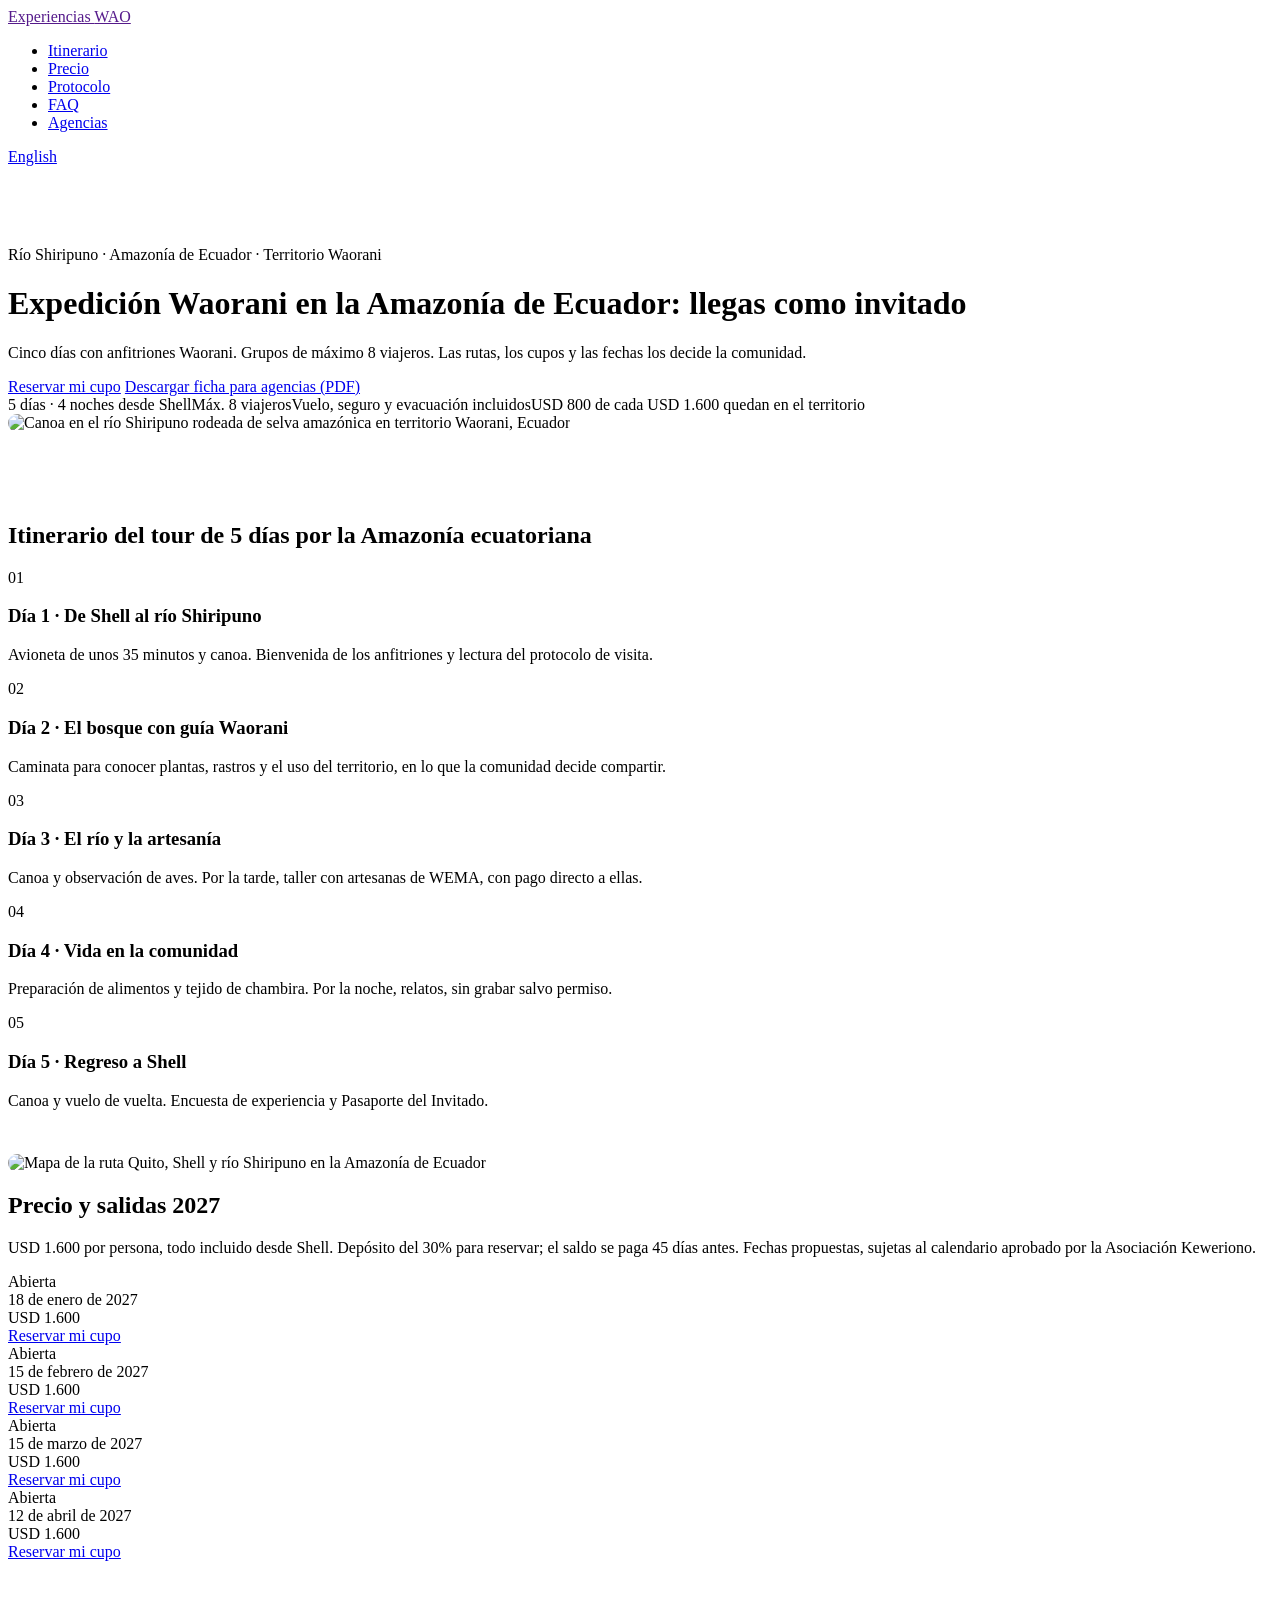
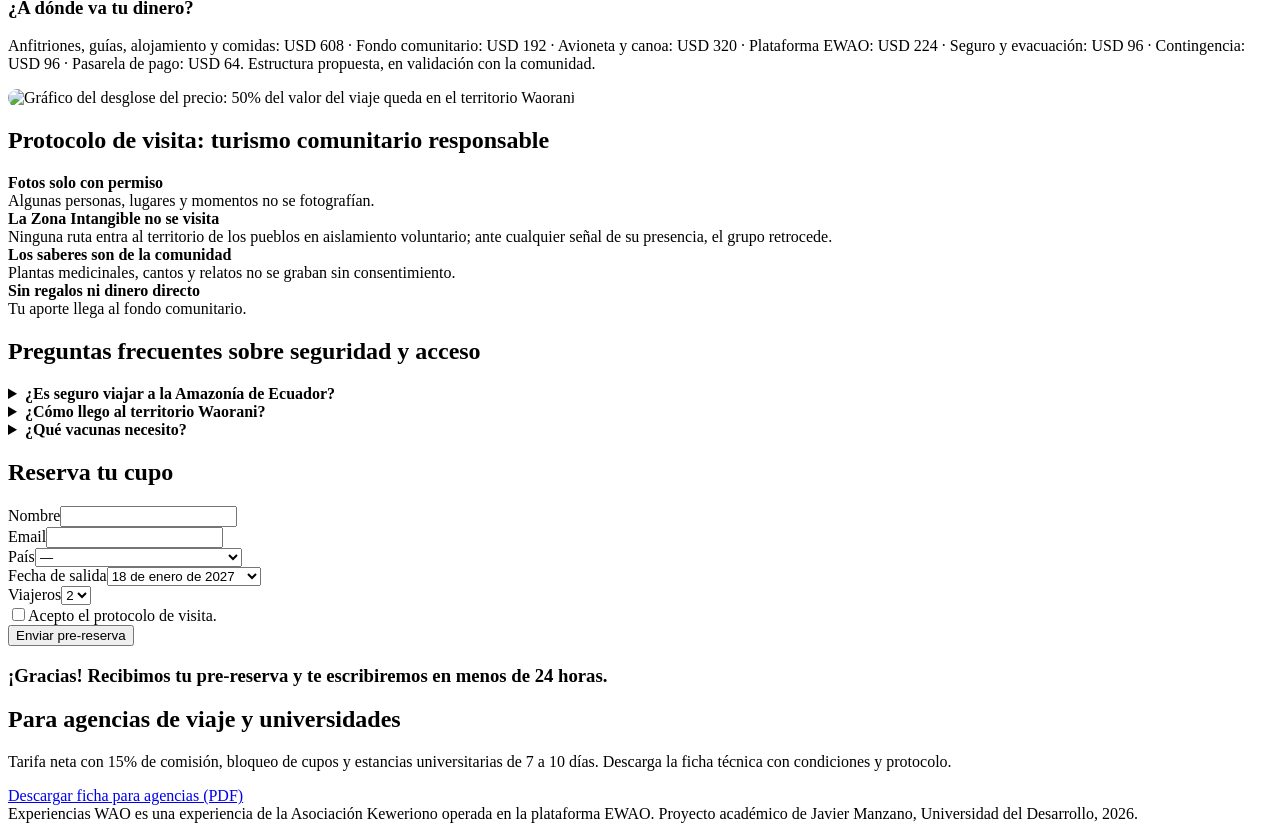
==== index.html @ f9119527 "Add files via upload" ====
<!doctype html>
<html lang="es">
<head>
<!-- Google Tag Manager -->
<script>(function(w,d,s,l,i){w[l]=w[l]||[];w[l].push({'gtm.start':
new Date().getTime(),event:'gtm.js'});var f=d.getElementsByTagName(s)[0],
j=d.createElement(s),dl=l!='dataLayer'?'&l='+l:'';j.async=true;j.src=
'https://www.googletagmanager.com/gtm.js?id='+i+dl;f.parentNode.insertBefore(j,f);
})(window,document,'script','dataLayer','GTM-XXXXXXX');</script>
<!-- End Google Tag Manager -->
<meta charset="utf-8">
<meta name="viewport" content="width=device-width,initial-scale=1">
<title>Expedición Waorani en la Amazonía de Ecuador | WAO</title>
<meta name="description" content="Viaje de 5 días con anfitriones Waorani en el río Shiripuno, Amazonía de Ecuador. Grupos de máximo 8, vuelo desde Shell incluido y precio transparente.">
<link rel="canonical" href="https://jmanzano-debug.github.io/experiencias-wao/">
<link rel="alternate" hreflang="es" href="https://jmanzano-debug.github.io/experiencias-wao/">
<link rel="alternate" hreflang="en" href="https://jmanzano-debug.github.io/experiencias-wao/en/">
<link rel="alternate" hreflang="x-default" href="https://jmanzano-debug.github.io/experiencias-wao/">
<meta property="og:type" content="website">
<meta property="og:title" content="Expedición Waorani en la Amazonía de Ecuador | WAO">
<meta property="og:description" content="Viaje de 5 días con anfitriones Waorani en el río Shiripuno, Amazonía de Ecuador. Grupos de máximo 8, vuelo desde Shell incluido y precio transparente.">
<meta property="og:url" content="https://jmanzano-debug.github.io/experiencias-wao/">
<meta property="og:image" content="https://jmanzano-debug.github.io/experiencias-wao/images/rio-shiripuno.png">
<meta property="og:locale" content="es_ES">
<meta name="robots" content="index,follow">
<link rel="preconnect" href="https://fonts.googleapis.com"><link rel="preconnect" href="https://fonts.gstatic.com" crossorigin>
<link href="https://fonts.googleapis.com/css2?family=Inter:wght@400;600;700;800&family=Source+Serif+4:wght@500;600;700&display=swap" rel="stylesheet">
<link rel="stylesheet" href="assets/style.css">
<script type="application/ld+json">{"@context": "https://schema.org", "@type": "TouristTrip", "name": "Expedición WAO 5 días en el río Shiripuno", "description": "Viaje de 5 días con anfitriones Waorani en el río Shiripuno, Amazonía de Ecuador. Grupos de máximo 8, vuelo desde Shell incluido y precio transparente.", "inLanguage": "es", "touristType": ["Cultural tourism", "Community-based tourism"], "provider": {"@type": "Organization", "name": "EWAO", "url": "https://ewaoproject.com/"}, "offers": {"@type": "Offer", "price": "1600", "priceCurrency": "USD", "availability": "https://schema.org/LimitedAvailability", "url": "https://jmanzano-debug.github.io/experiencias-wao/#reserva"}, "itinerary": {"@type": "ItemList", "itemListElement": [{"@type": "ListItem", "position": 1, "name": "Día 1 · De Shell al río Shiripuno"}, {"@type": "ListItem", "position": 2, "name": "Día 2 · El bosque con guía Waorani"}, {"@type": "ListItem", "position": 3, "name": "Día 3 · El río y la artesanía"}, {"@type": "ListItem", "position": 4, "name": "Día 4 · Vida en la comunidad"}, {"@type": "ListItem", "position": 5, "name": "Día 5 · Regreso a Shell"}]}}</script>
<script type="application/ld+json">{"@context": "https://schema.org", "@type": "FAQPage", "mainEntity": [{"@type": "Question", "name": "¿Es seguro viajar a la Amazonía de Ecuador?", "acceptedAnswer": {"@type": "Answer", "text": "EE.UU. mantiene a Ecuador en Nivel 2 (aviso del 18 de agosto de 2026); Pastaza y Orellana no están en los niveles 3 ni 4. Revisamos el aviso antes de cada salida y reprogramamos sin costo si cambia."}}, {"@type": "Question", "name": "¿Cómo llego al territorio Waorani?", "acceptedAnswer": {"@type": "Answer", "text": "Quito → Shell por carretera (unas 5 horas) → avioneta al río Shiripuno (unos 35 minutos, incluida) → canoa hasta la comunidad."}}, {"@type": "Question", "name": "¿Qué vacunas necesito?", "acceptedAnswer": {"@type": "Answer", "text": "Consulta a un médico de viajes. Para la Amazonía de Ecuador se recomienda la vacuna contra la fiebre amarilla."}}]}</script>
</head>
<body>
<!-- Google Tag Manager (noscript) -->
<noscript><iframe src="https://www.googletagmanager.com/ns.html?id=GTM-XXXXXXX" height="0" width="0" style="display:none;visibility:hidden"></iframe></noscript>
<!-- End Google Tag Manager (noscript) -->
<nav class="nav"><div class="wrap">
  <a class="brand" href="">Experiencias <span>WAO</span></a>
  <ul><li><a href="#itinerario">Itinerario</a></li><li><a href="#precio">Precio</a></li><li><a href="#protocolo">Protocolo</a></li><li><a href="#faq">FAQ</a></li><li><a href="#agencias">Agencias</a></li></ul>
  <a class="btn btn-gold btn-sm" href="en/" hreflang="en" data-cta="cambio_idioma">English</a>
</div></nav>
<header class="hero" id="top">
  <div class="wrap split" style="padding-top:80px;padding-bottom:70px;align-items:center">
    <div>
      <div class="eyebrow">Río Shiripuno · Amazonía de Ecuador · Territorio Waorani</div>
      <h1>Expedición Waorani en la Amazonía de Ecuador: llegas como invitado</h1>
      <p class="lead">Cinco días con anfitriones Waorani. Grupos de máximo 8 viajeros. Las rutas, los cupos y las fechas los decide la comunidad.</p>
      <div class="ctas"><a class="btn btn-clay" href="#reserva" data-cta="hero_reservar">Reservar mi cupo</a>
      <a class="btn btn-ghost" href="assets/kit-b2b-experiencias-wao.pdf" download data-download="kit_b2b">Descargar ficha para agencias (PDF)</a></div>
      <div class="chips"><span class="chip">5 días · 4 noches desde Shell</span><span class="chip">Máx. 8 viajeros</span><span class="chip">Vuelo, seguro y evacuación incluidos</span><span class="chip">USD 800 de cada USD 1.600 quedan en el territorio</span></div>
    </div>
    <img src="images/rio-shiripuno.png" alt="Canoa en el río Shiripuno rodeada de selva amazónica en territorio Waorani, Ecuador" width="1200" height="800" style="border-radius:18px;width:100%;height:auto" fetchpriority="high">
  </div>
</header>
<main>
<section id="itinerario"><div class="wrap">
  <h2>Itinerario del tour de 5 días por la Amazonía ecuatoriana</h2>
  <div class="days"><article class="day"><div class="n">01</div><h3>Día 1 · De Shell al río Shiripuno</h3><p>Avioneta de unos 35 minutos y canoa. Bienvenida de los anfitriones y lectura del protocolo de visita.</p></article>
<article class="day"><div class="n">02</div><h3>Día 2 · El bosque con guía Waorani</h3><p>Caminata para conocer plantas, rastros y el uso del territorio, en lo que la comunidad decide compartir.</p></article>
<article class="day"><div class="n">03</div><h3>Día 3 · El río y la artesanía</h3><p>Canoa y observación de aves. Por la tarde, taller con artesanas de WEMA, con pago directo a ellas.</p></article>
<article class="day"><div class="n">04</div><h3>Día 4 · Vida en la comunidad</h3><p>Preparación de alimentos y tejido de chambira. Por la noche, relatos, sin grabar salvo permiso.</p></article>
<article class="day"><div class="n">05</div><h3>Día 5 · Regreso a Shell</h3><p>Canoa y vuelo de vuelta. Encuesta de experiencia y Pasaporte del Invitado.</p></article></div>
  <img src="images/mapa-ruta.png" alt="Mapa de la ruta Quito, Shell y río Shiripuno en la Amazonía de Ecuador" width="1200" height="500" loading="lazy" style="margin-top:28px;border-radius:14px;width:100%;height:auto">
</div></section>
<section id="precio" class="paper"><div class="wrap">
  <h2>Precio y salidas 2027</h2>
  <p class="muted">USD 1.600 por persona, todo incluido desde Shell. Depósito del 30% para reservar; el saldo se paga 45 días antes. Fechas propuestas, sujetas al calendario aprobado por la Asociación Keweriono.</p>
  <div class="grid g4"><div class="card dep"><span class="tag ok">Abierta</span><div class="date">18 de enero de 2027</div><div class="price">USD 1.600</div><a class="btn btn-clay btn-sm" href="#reserva" data-cta="salida_1">Reservar mi cupo</a></div>
<div class="card dep"><span class="tag ok">Abierta</span><div class="date">15 de febrero de 2027</div><div class="price">USD 1.600</div><a class="btn btn-clay btn-sm" href="#reserva" data-cta="salida_2">Reservar mi cupo</a></div>
<div class="card dep"><span class="tag ok">Abierta</span><div class="date">15 de marzo de 2027</div><div class="price">USD 1.600</div><a class="btn btn-clay btn-sm" href="#reserva" data-cta="salida_3">Reservar mi cupo</a></div>
<div class="card dep"><span class="tag ok">Abierta</span><div class="date">12 de abril de 2027</div><div class="price">USD 1.600</div><a class="btn btn-clay btn-sm" href="#reserva" data-cta="salida_4">Reservar mi cupo</a></div></div>
  <div class="split" style="margin-top:36px;align-items:center">
    <div><h3>¿A dónde va tu dinero?</h3><p class="muted small">Anfitriones, guías, alojamiento y comidas: USD 608 · Fondo comunitario: USD 192 · Avioneta y canoa: USD 320 · Plataforma EWAO: USD 224 · Seguro y evacuación: USD 96 · Contingencia: USD 96 · Pasarela de pago: USD 64. Estructura propuesta, en validación con la comunidad.</p></div>
    <img src="images/desglose-precio.png" alt="Gráfico del desglose del precio: 50% del valor del viaje queda en el territorio Waorani" width="1000" height="560" loading="lazy" style="border-radius:14px;width:100%;height:auto">
  </div>
</div></section>
<section id="protocolo" class="dark"><div class="wrap split">
  <h2>Protocolo de visita: turismo comunitario responsable</h2>
  <div class="rules"><div class="rule"><div><h3 style="font-size:1rem;margin:0">Fotos solo con permiso</h3><span class="muted">Algunas personas, lugares y momentos no se fotografían.</span></div></div>
<div class="rule"><div><h3 style="font-size:1rem;margin:0">La Zona Intangible no se visita</h3><span class="muted">Ninguna ruta entra al territorio de los pueblos en aislamiento voluntario; ante cualquier señal de su presencia, el grupo retrocede.</span></div></div>
<div class="rule"><div><h3 style="font-size:1rem;margin:0">Los saberes son de la comunidad</h3><span class="muted">Plantas medicinales, cantos y relatos no se graban sin consentimiento.</span></div></div>
<div class="rule"><div><h3 style="font-size:1rem;margin:0">Sin regalos ni dinero directo</h3><span class="muted">Tu aporte llega al fondo comunitario.</span></div></div></div>
</div></section>
<section id="faq"><div class="wrap">
  <h2>Preguntas frecuentes sobre seguridad y acceso</h2>
  <details><summary><h3 style="display:inline;font-size:1rem;font-family:var(--sans)">¿Es seguro viajar a la Amazonía de Ecuador?</h3></summary><p>EE.UU. mantiene a Ecuador en Nivel 2 (aviso del 18 de agosto de 2026); Pastaza y Orellana no están en los niveles 3 ni 4. Revisamos el aviso antes de cada salida y reprogramamos sin costo si cambia.</p></details>
<details><summary><h3 style="display:inline;font-size:1rem;font-family:var(--sans)">¿Cómo llego al territorio Waorani?</h3></summary><p>Quito → Shell por carretera (unas 5 horas) → avioneta al río Shiripuno (unos 35 minutos, incluida) → canoa hasta la comunidad.</p></details>
<details><summary><h3 style="display:inline;font-size:1rem;font-family:var(--sans)">¿Qué vacunas necesito?</h3></summary><p>Consulta a un médico de viajes. Para la Amazonía de Ecuador se recomienda la vacuna contra la fiebre amarilla.</p></details>
</div></section>
<section id="reserva" class="dark"><div class="wrap split">
  <h2>Reserva tu cupo</h2>
  <div class="formbox">
    <form id="form-reserva" novalidate>
      <div class="row2"><div class="field"><label for="n">Nombre</label><input id="n" name="name" required autocomplete="name"></div>
      <div class="field"><label for="e">Email</label><input id="e" name="email" type="email" required autocomplete="email"></div></div>
      <div class="row2"><div class="field"><label for="c">País</label><select id="c" name="country" required><option value="">—</option><option value="US">United States / Estados Unidos</option><option value="DE">Deutschland / Alemania</option><option value="ES">España / Spain</option><option value="GB">United Kingdom / Reino Unido</option><option value="CL">Chile</option><option value="OT">Otro / Other</option></select></div>
      <div class="field"><label for="dt">Fecha de salida</label><select id="dt" name="departure"><option>18 de enero de 2027</option><option>15 de febrero de 2027</option><option>15 de marzo de 2027</option><option>12 de abril de 2027</option></select></div></div>
      <div class="field"><label for="g">Viajeros</label><select id="g" name="group"><option>1</option><option selected>2</option><option>3</option><option>4</option><option>5</option><option>6</option><option>7</option><option>8</option></select></div>
      <label class="check"><input type="checkbox" name="protocol" required><span>Acepto el protocolo de visita.</span></label>
      <div class="err" id="err"></div>
      <button class="btn btn-clay" type="submit">Enviar pre-reserva</button>
    </form>
    <div class="result" id="ok"><h3>¡Gracias! Recibimos tu pre-reserva y te escribiremos en menos de 24 horas.</h3></div>
  </div>
</div></section>
<section id="agencias" class="paper"><div class="wrap split">
  <div><h2>Para agencias de viaje y universidades</h2><p>Tarifa neta con 15% de comisión, bloqueo de cupos y estancias universitarias de 7 a 10 días. Descarga la ficha técnica con condiciones y protocolo.</p></div>
  <div class="card"><a class="btn btn-clay" href="assets/kit-b2b-experiencias-wao.pdf" download data-download="kit_b2b">Descargar ficha para agencias (PDF)</a></div>
</div></section>
</main>
<footer><div class="wrap small">Experiencias WAO es una experiencia de la Asociación Keweriono operada en la plataforma EWAO. Proyecto académico de Javier Manzano, Universidad del Desarrollo, 2026.</div></footer>
<script>
/* Medición: cada acción empuja un evento al dataLayer; GTM lo envía a GA4. */
window.dataLayer = window.dataLayer || [];
var LANG = "es";
document.addEventListener("click", function (e) {
  var c = e.target.closest("[data-cta]");
  if (c) dataLayer.push({ event: "click_cta_reservar", cta_id: c.getAttribute("data-cta"), page_language: LANG });
  var dl = e.target.closest("[data-download]");
  if (dl) dataLayer.push({ event: "descarga_kit_b2b", file_name: "kit-b2b-experiencias-wao.pdf", page_language: LANG });
});
document.getElementById("form-reserva").addEventListener("submit", function (e) {
  e.preventDefault();
  var f = e.target, ok = true;
  f.querySelectorAll("[required]").forEach(function (x) {
    var bad = x.type === "checkbox" ? !x.checked : !x.value.trim() || (x.type === "email" && !/^\S+@\S+\.\S+$/.test(x.value));
    x.style.borderColor = bad ? "#a83a2a" : ""; if (bad) ok = false;
  });
  document.getElementById("err").textContent = ok ? "" : "Completa los campos obligatorios.";
  if (!ok) return;
  dataLayer.push({ event: "form_submit_reserva", form_id: "reserva_b2c", country: f.country.value, departure_date: f.departure.value, group_size: Number(f.group.value), value: 1600 * Number(f.group.value), currency: "USD", page_language: LANG });
  f.style.display = "none"; document.getElementById("ok").classList.add("show");
});
</script>
</body>
</html>
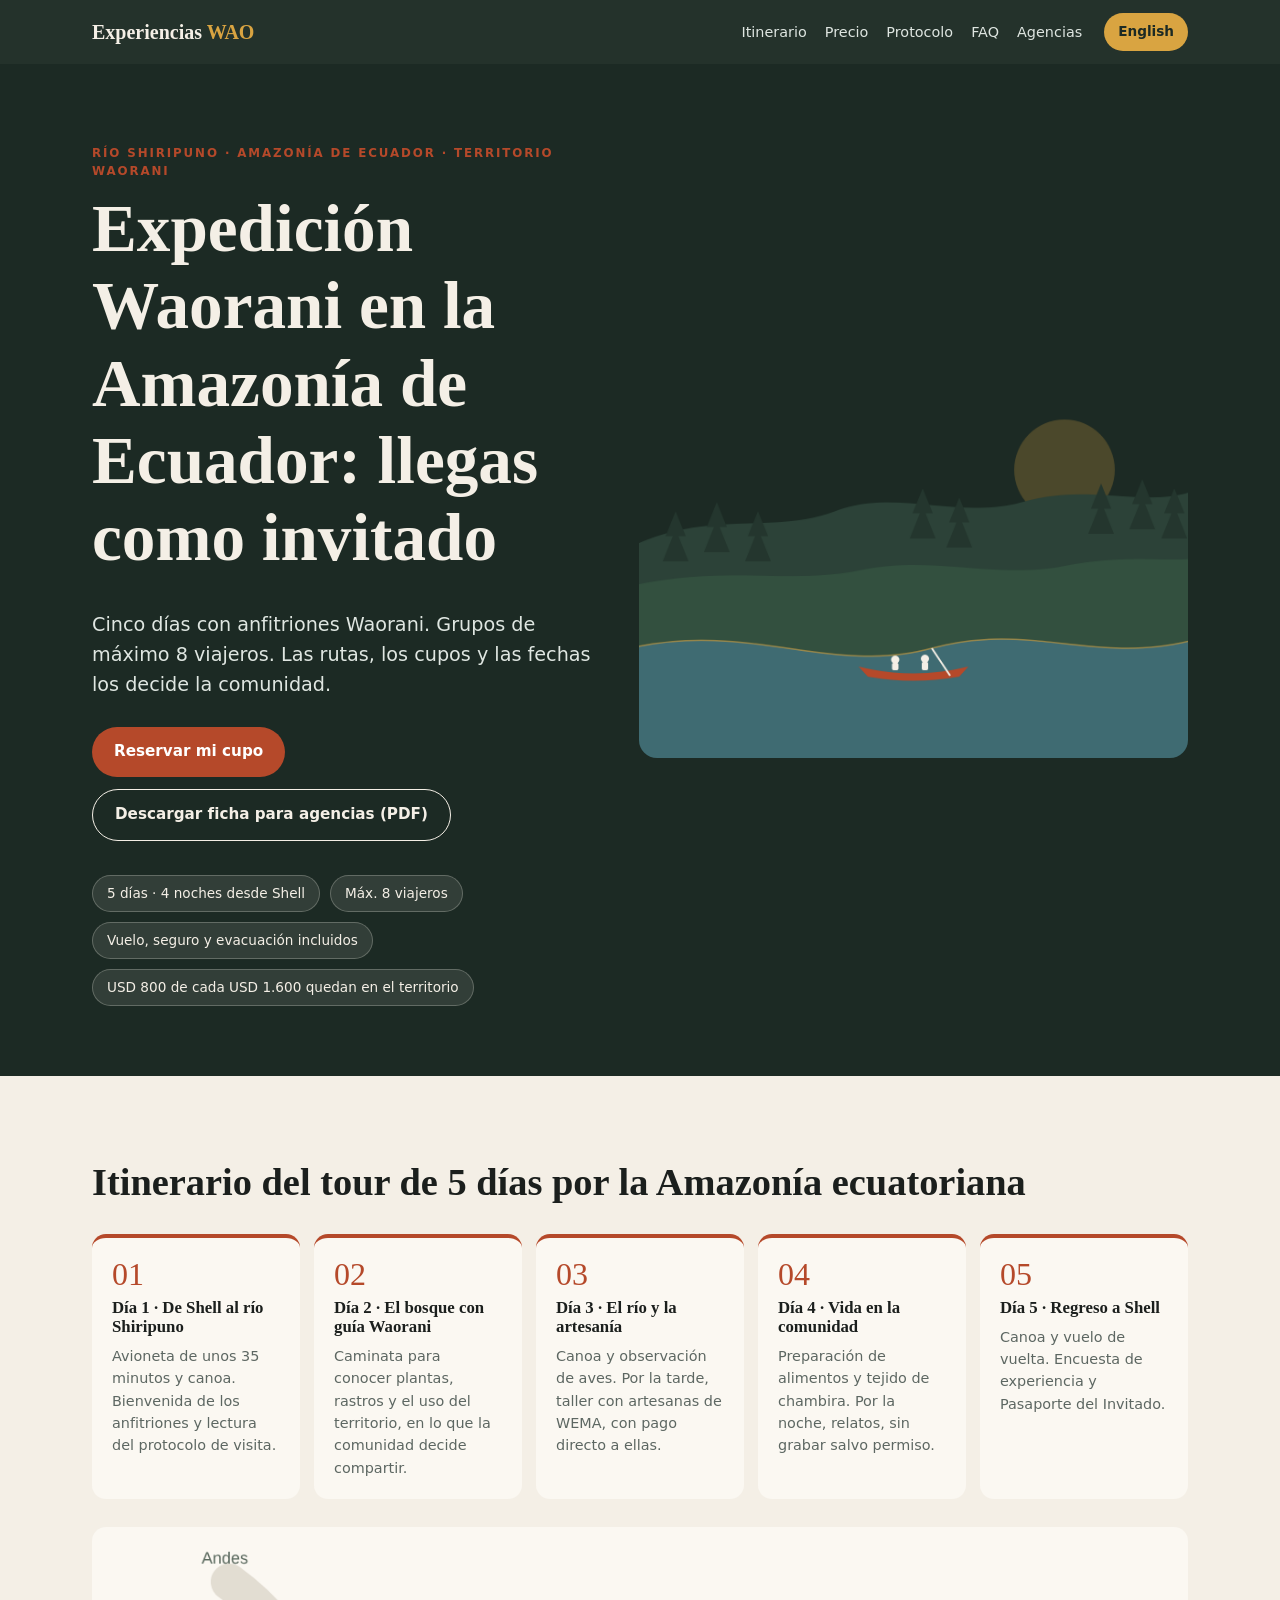
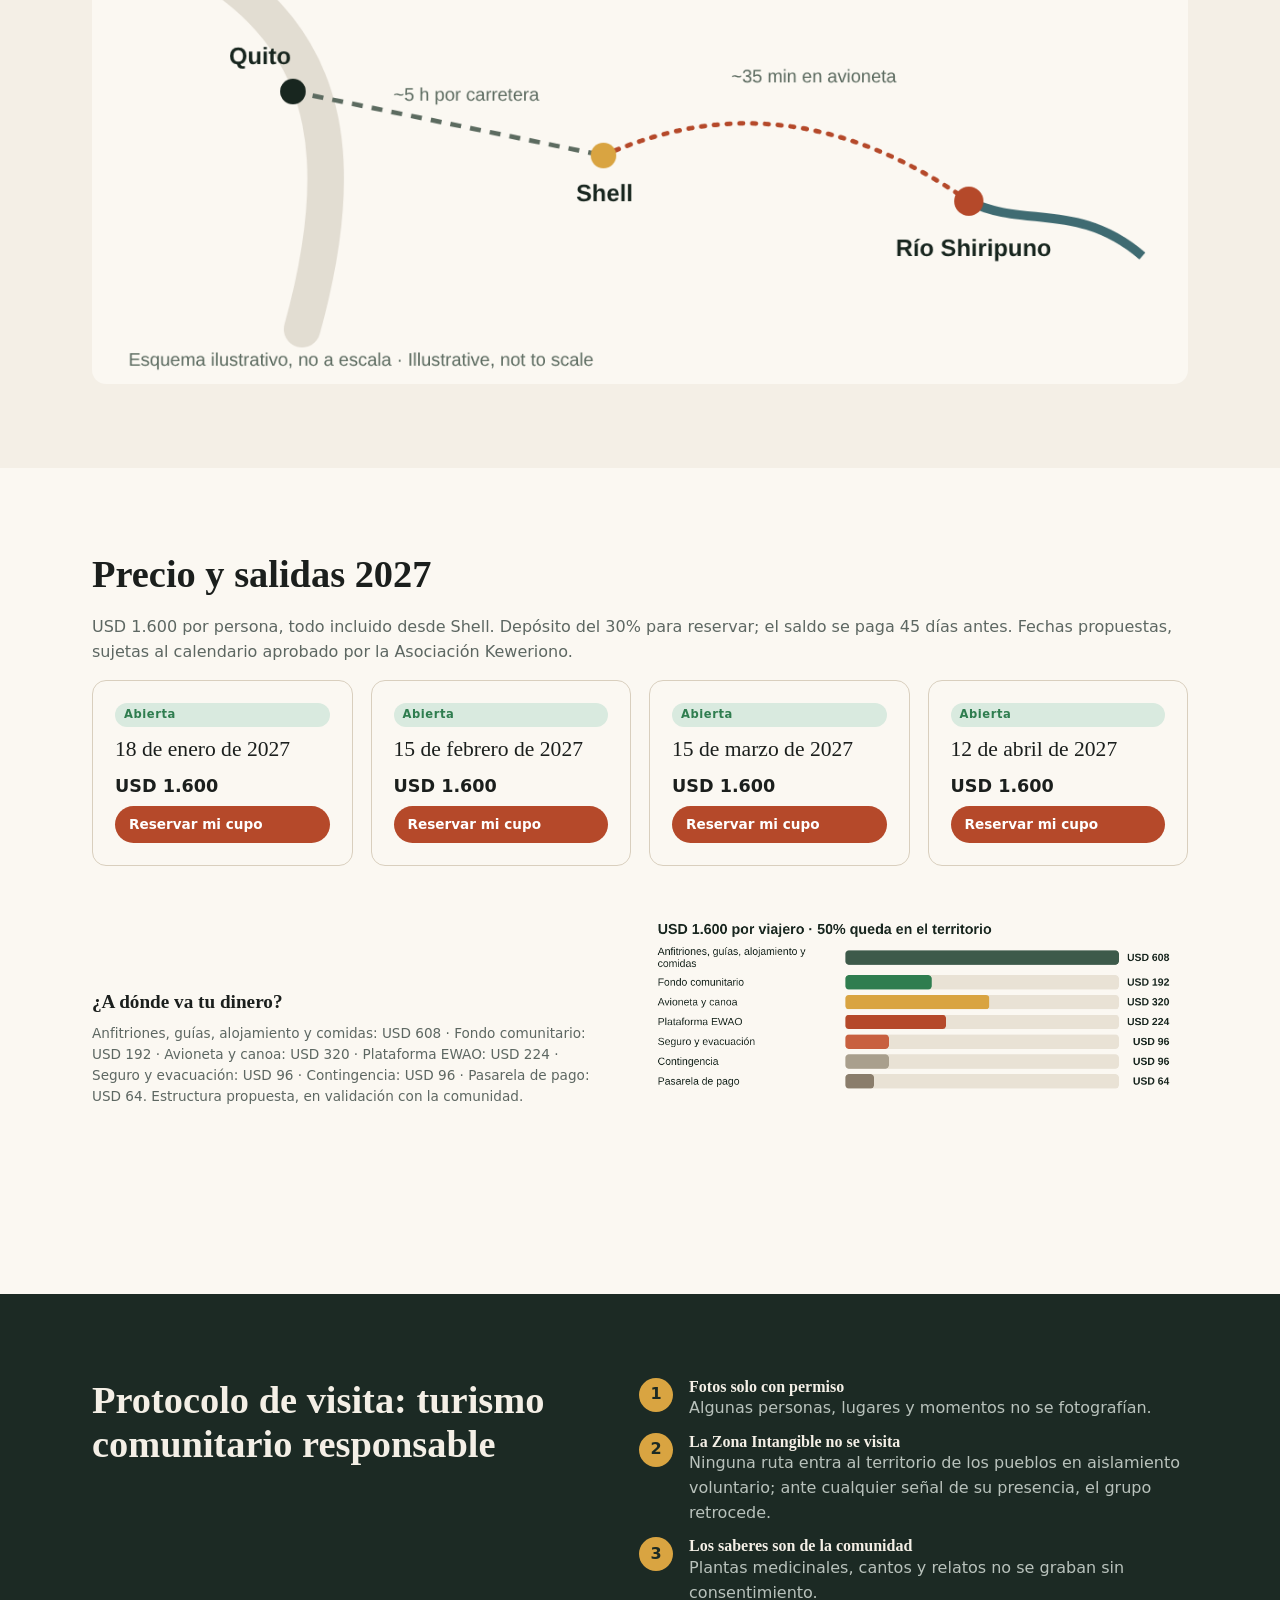
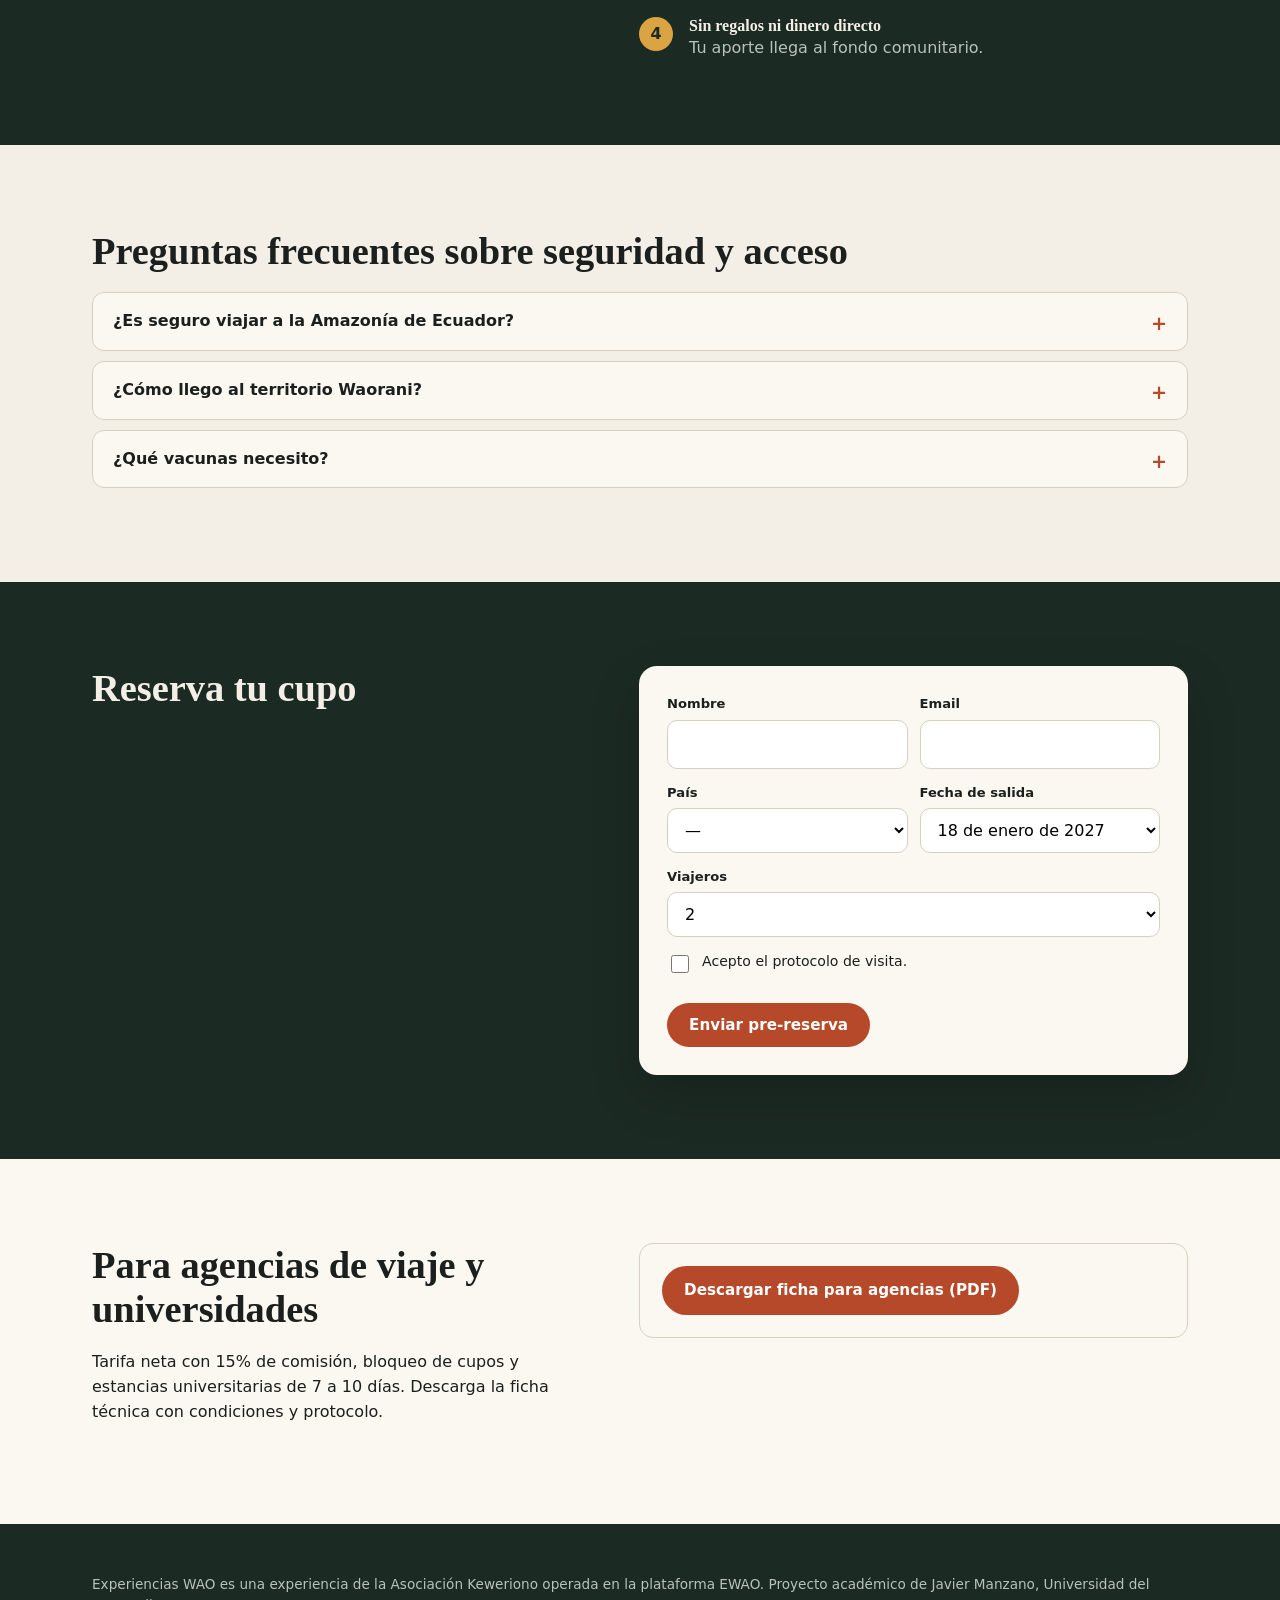
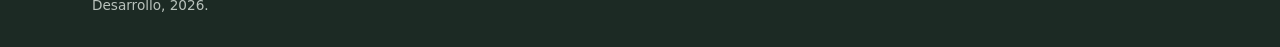
==== commit e9cc5ed8: "Add files via upload" ====
--- a/index.html
+++ b/index.html
@@ -6,7 +6,7 @@
 new Date().getTime(),event:'gtm.js'});var f=d.getElementsByTagName(s)[0],
 j=d.createElement(s),dl=l!='dataLayer'?'&l='+l:'';j.async=true;j.src=
 'https://www.googletagmanager.com/gtm.js?id='+i+dl;f.parentNode.insertBefore(j,f);
-})(window,document,'script','dataLayer','GTM-XXXXXXX');</script>
+})(window,document,'script','dataLayer','GTM-5H7TT5MQ');</script>
 <!-- End Google Tag Manager -->
 <meta charset="utf-8">
 <meta name="viewport" content="width=device-width,initial-scale=1">
@@ -20,7 +20,7 @@
 <meta property="og:title" content="Expedición Waorani en la Amazonía de Ecuador | WAO">
 <meta property="og:description" content="Viaje de 5 días con anfitriones Waorani en el río Shiripuno, Amazonía de Ecuador. Grupos de máximo 8, vuelo desde Shell incluido y precio transparente.">
 <meta property="og:url" content="https://jmanzano-debug.github.io/experiencias-wao/">
-<meta property="og:image" content="https://jmanzano-debug.github.io/experiencias-wao/images/rio-shiripuno.png">
+<meta property="og:image" content="https://jmanzano-debug.github.io/experiencias-wao/assets/rio-shiripuno.png">
 <meta property="og:locale" content="es_ES">
 <meta name="robots" content="index,follow">
 <link rel="preconnect" href="https://fonts.googleapis.com"><link rel="preconnect" href="https://fonts.gstatic.com" crossorigin>
@@ -31,7 +31,7 @@
 </head>
 <body>
 <!-- Google Tag Manager (noscript) -->
-<noscript><iframe src="https://www.googletagmanager.com/ns.html?id=GTM-XXXXXXX" height="0" width="0" style="display:none;visibility:hidden"></iframe></noscript>
+<noscript><iframe src="https://www.googletagmanager.com/ns.html?id=GTM-5H7TT5MQ" height="0" width="0" style="display:none;visibility:hidden"></iframe></noscript>
 <!-- End Google Tag Manager (noscript) -->
 <nav class="nav"><div class="wrap">
   <a class="brand" href="">Experiencias <span>WAO</span></a>
@@ -48,7 +48,7 @@
       <a class="btn btn-ghost" href="assets/kit-b2b-experiencias-wao.pdf" download data-download="kit_b2b">Descargar ficha para agencias (PDF)</a></div>
       <div class="chips"><span class="chip">5 días · 4 noches desde Shell</span><span class="chip">Máx. 8 viajeros</span><span class="chip">Vuelo, seguro y evacuación incluidos</span><span class="chip">USD 800 de cada USD 1.600 quedan en el territorio</span></div>
     </div>
-    <img src="images/rio-shiripuno.png" alt="Canoa en el río Shiripuno rodeada de selva amazónica en territorio Waorani, Ecuador" width="1200" height="800" style="border-radius:18px;width:100%;height:auto" fetchpriority="high">
+    <img src="assets/rio-shiripuno.png" alt="Canoa en el río Shiripuno rodeada de selva amazónica en territorio Waorani, Ecuador" width="1200" height="800" style="border-radius:18px;width:100%;height:auto" fetchpriority="high">
   </div>
 </header>
 <main>
@@ -59,7 +59,7 @@
 <article class="day"><div class="n">03</div><h3>Día 3 · El río y la artesanía</h3><p>Canoa y observación de aves. Por la tarde, taller con artesanas de WEMA, con pago directo a ellas.</p></article>
 <article class="day"><div class="n">04</div><h3>Día 4 · Vida en la comunidad</h3><p>Preparación de alimentos y tejido de chambira. Por la noche, relatos, sin grabar salvo permiso.</p></article>
 <article class="day"><div class="n">05</div><h3>Día 5 · Regreso a Shell</h3><p>Canoa y vuelo de vuelta. Encuesta de experiencia y Pasaporte del Invitado.</p></article></div>
-  <img src="images/mapa-ruta.png" alt="Mapa de la ruta Quito, Shell y río Shiripuno en la Amazonía de Ecuador" width="1200" height="500" loading="lazy" style="margin-top:28px;border-radius:14px;width:100%;height:auto">
+  <img src="assets/mapa-ruta.png" alt="Mapa de la ruta Quito, Shell y río Shiripuno en la Amazonía de Ecuador" width="1200" height="500" loading="lazy" style="margin-top:28px;border-radius:14px;width:100%;height:auto">
 </div></section>
 <section id="precio" class="paper"><div class="wrap">
   <h2>Precio y salidas 2027</h2>
@@ -70,7 +70,7 @@
 <div class="card dep"><span class="tag ok">Abierta</span><div class="date">12 de abril de 2027</div><div class="price">USD 1.600</div><a class="btn btn-clay btn-sm" href="#reserva" data-cta="salida_4">Reservar mi cupo</a></div></div>
   <div class="split" style="margin-top:36px;align-items:center">
     <div><h3>¿A dónde va tu dinero?</h3><p class="muted small">Anfitriones, guías, alojamiento y comidas: USD 608 · Fondo comunitario: USD 192 · Avioneta y canoa: USD 320 · Plataforma EWAO: USD 224 · Seguro y evacuación: USD 96 · Contingencia: USD 96 · Pasarela de pago: USD 64. Estructura propuesta, en validación con la comunidad.</p></div>
-    <img src="images/desglose-precio.png" alt="Gráfico del desglose del precio: 50% del valor del viaje queda en el territorio Waorani" width="1000" height="560" loading="lazy" style="border-radius:14px;width:100%;height:auto">
+    <img src="assets/desglose-precio.png" alt="Gráfico del desglose del precio: 50% del valor del viaje queda en el territorio Waorani" width="1000" height="560" loading="lazy" style="border-radius:14px;width:100%;height:auto">
   </div>
 </div></section>
 <section id="protocolo" class="dark"><div class="wrap split">
--- a/assets/style.css
+++ b/assets/style.css
@@ -0,0 +1,180 @@
+/* Experiencias WAO — MVP · paleta alineada con la presentación */
+:root{
+  --forest:#1c2a24; --forest-2:#24362e; --moss:#3d5a4a;
+  --cream:#f4efe6; --paper:#fbf8f2; --sand:#e6dccb;
+  --clay:#b5492a; --clay-2:#c8603f; --gold:#d9a441;
+  --ink:#1b1f1d; --muted:#5d6762; --line:#d9cfbe;
+  --ok:#2f7d4f; --warn:#c08a1e; --bad:#a83a2a;
+  --serif:"Source Serif 4","Source Serif Pro",Georgia,"Times New Roman",serif;
+  --sans:"Inter",system-ui,-apple-system,"Segoe UI",Roboto,Arial,sans-serif;
+  --r:14px;
+}
+*{box-sizing:border-box}
+html{scroll-behavior:smooth}
+body{margin:0;font-family:var(--sans);color:var(--ink);background:var(--cream);line-height:1.55;font-size:16px}
+img,svg{max-width:100%;display:block}
+a{color:var(--clay)}
+h1,h2,h3{font-family:var(--serif);font-weight:600;line-height:1.15;margin:0 0 .5em}
+h1{font-size:clamp(2.4rem,5.5vw,4.2rem)}
+h2{font-size:clamp(1.7rem,3.2vw,2.4rem)}
+h3{font-size:1.2rem}
+p{margin:0 0 1em}
+.wrap{max-width:1140px;margin:0 auto;padding:0 22px}
+.eyebrow{font-size:.74rem;letter-spacing:.16em;text-transform:uppercase;color:var(--clay);font-weight:700;margin-bottom:.8em}
+.muted{color:var(--muted)}
+.small{font-size:.85rem}
+section{padding:84px 0}
+.dark{background:var(--forest);color:var(--cream)}
+.dark .eyebrow{color:var(--gold)}
+.dark .muted{color:#b9c2bc}
+.paper{background:var(--paper)}
+
+/* NAV */
+.nav{position:sticky;top:0;z-index:20;background:rgba(28,42,36,.96);backdrop-filter:blur(6px);color:var(--cream)}
+.nav .wrap{display:flex;align-items:center;gap:22px;height:64px}
+.brand{font-family:var(--serif);font-size:1.25rem;font-weight:700;color:var(--cream);text-decoration:none;white-space:nowrap}
+.brand span{color:var(--gold)}
+.nav ul{display:flex;gap:18px;list-style:none;margin:0 0 0 auto;padding:0}
+.nav ul a{color:#dfe6e1;text-decoration:none;font-size:.9rem}
+.nav ul a:hover{color:var(--gold)}
+.lang{display:flex;border:1px solid #4b5f55;border-radius:999px;overflow:hidden}
+.lang button{background:none;border:0;color:#cfd8d2;padding:6px 12px;font-weight:700;cursor:pointer;font-size:.8rem}
+.lang button.on{background:var(--gold);color:var(--forest)}
+@media(max-width:900px){.nav ul{display:none}.nav .lang{margin-left:auto}}
+
+/* BUTTONS */
+.btn{display:inline-flex;align-items:center;gap:8px;border:0;border-radius:999px;padding:13px 22px;font-weight:700;font-size:.95rem;cursor:pointer;text-decoration:none;transition:transform .15s,background .15s;font-family:var(--sans)}
+.btn:hover{transform:translateY(-1px)}
+.btn-clay{background:var(--clay);color:#fff}.btn-clay:hover{background:var(--clay-2)}
+.btn-ghost{background:transparent;color:inherit;border:1.5px solid currentColor}
+.btn-gold{background:var(--gold);color:var(--forest)}
+.btn-sm{padding:8px 14px;font-size:.85rem}
+.btn[disabled]{opacity:.5;cursor:not-allowed;transform:none}
+
+/* HERO */
+.hero{position:relative;background:var(--forest);color:var(--cream);padding:0;overflow:hidden}
+.hero .art{position:absolute;inset:0;opacity:.9}
+.hero .wrap{position:relative;padding-top:110px;padding-bottom:100px}
+.hero p.lead{font-size:1.2rem;max-width:620px;color:#dfe6e1}
+.hero .ctas{display:flex;gap:12px;flex-wrap:wrap;margin:28px 0 34px}
+.chips{display:flex;flex-wrap:wrap;gap:10px}
+.chip{background:rgba(244,239,230,.1);border:1px solid rgba(244,239,230,.25);padding:7px 14px;border-radius:999px;font-size:.85rem}
+.host-strip{background:var(--forest-2);color:#cfd8d2;font-size:.9rem}
+.host-strip .wrap{display:flex;gap:28px;flex-wrap:wrap;padding-top:16px;padding-bottom:16px;align-items:center}
+.host-strip b{color:var(--gold)}
+
+/* GRID / CARDS */
+.grid{display:grid;gap:18px}
+.g2{grid-template-columns:repeat(2,1fr)}.g3{grid-template-columns:repeat(3,1fr)}.g4{grid-template-columns:repeat(4,1fr)}
+@media(max-width:900px){.g2,.g3,.g4{grid-template-columns:1fr}}
+.card{background:var(--paper);border:1px solid var(--line);border-radius:var(--r);padding:22px}
+.dark .card{background:var(--forest-2);border-color:#3a4c43}
+.split{display:grid;grid-template-columns:1fr 1.1fr;gap:48px;align-items:start}
+@media(max-width:900px){.split{grid-template-columns:1fr}}
+
+/* ITINERARY */
+.days{display:grid;grid-template-columns:repeat(5,1fr);gap:14px;margin-top:30px}
+@media(max-width:900px){.days{grid-template-columns:1fr}}
+.day{background:var(--paper);border-radius:var(--r);padding:20px;border-top:4px solid var(--clay)}
+.day .n{font-family:var(--serif);font-size:2rem;color:var(--clay);line-height:1}
+.day h3{margin-top:8px;font-size:1.05rem}
+.day p{font-size:.9rem;color:var(--muted);margin:0}
+
+/* DEPARTURES */
+.cur{display:inline-flex;border:1px solid var(--line);border-radius:999px;overflow:hidden;margin-bottom:18px}
+.cur button{border:0;background:none;padding:6px 14px;font-weight:700;cursor:pointer}
+.cur button.on{background:var(--forest);color:var(--cream)}
+.dep{display:flex;flex-direction:column;gap:6px}
+.dep .date{font-family:var(--serif);font-size:1.35rem}
+.seats{display:flex;gap:4px;margin:6px 0}
+.seat{width:14px;height:14px;border-radius:50%;background:var(--moss)}
+.seat.taken{background:var(--sand)}
+.dep .price{font-weight:800;font-size:1.1rem}
+.tag{display:inline-block;font-size:.72rem;font-weight:700;letter-spacing:.05em;padding:3px 9px;border-radius:999px;background:var(--sand);color:var(--forest)}
+.tag.ok{background:#d9eadf;color:var(--ok)}.tag.warn{background:#f4e6c6;color:#8a5f0c}.tag.bad{background:#f2d6cf;color:var(--bad)}
+
+/* WATERFALL */
+.fall{display:flex;flex-direction:column;gap:10px;margin-top:10px}
+.fall .row{display:grid;grid-template-columns:230px 1fr 90px;gap:12px;align-items:center;font-size:.92rem}
+@media(max-width:700px){.fall .row{grid-template-columns:1fr 70px}.fall .bar{grid-column:1/-1}}
+.fall .bar{height:22px;background:#e9e2d5;border-radius:6px;overflow:hidden}
+.fall .bar i{display:block;height:100%;border-radius:6px}
+.fall .val{text-align:right;font-weight:700}
+.total-terr{margin-top:18px;padding:16px 18px;border-radius:var(--r);background:var(--forest);color:var(--cream);display:flex;justify-content:space-between;align-items:center;gap:12px;flex-wrap:wrap}
+.total-terr b{font-family:var(--serif);font-size:1.8rem;color:var(--gold)}
+
+/* PROTOCOL */
+.rules{counter-reset:r;display:grid;gap:12px}
+.rule{display:grid;grid-template-columns:38px 1fr;gap:12px;align-items:start}
+.rule:before{counter-increment:r;content:counter(r);width:34px;height:34px;border-radius:50%;background:var(--gold);color:var(--forest);font-weight:800;display:grid;place-items:center}
+.rule b{display:block}
+
+/* FAQ */
+details{background:var(--paper);border:1px solid var(--line);border-radius:12px;padding:16px 20px;margin-bottom:10px}
+summary{cursor:pointer;font-weight:700;list-style:none}
+summary::after{content:"+";float:right;color:var(--clay);font-size:1.2rem}
+details[open] summary::after{content:"–"}
+details p{margin:10px 0 0;color:var(--muted)}
+
+/* FORMS */
+.formbox{background:var(--paper);color:var(--ink);border-radius:18px;padding:28px;box-shadow:0 20px 50px rgba(0,0,0,.18)}
+.steps{display:flex;gap:6px;margin-bottom:18px}
+.steps i{flex:1;height:5px;border-radius:3px;background:var(--sand)}
+.steps i.on{background:var(--clay)}
+.field{margin-bottom:14px}
+.field label{display:block;font-size:.82rem;font-weight:700;margin-bottom:5px}
+.field input,.field select,.field textarea{width:100%;padding:11px 13px;border:1.5px solid var(--line);border-radius:10px;font:inherit;background:#fff}
+.field input:focus,.field select:focus,.field textarea:focus{outline:none;border-color:var(--clay)}
+.row2{display:grid;grid-template-columns:1fr 1fr;gap:12px}
+@media(max-width:600px){.row2{grid-template-columns:1fr}}
+.check{display:flex;gap:10px;align-items:flex-start;font-size:.88rem;margin-bottom:10px}
+.check input{margin-top:4px;width:18px;height:18px;accent-color:var(--clay)}
+.form-nav{display:flex;justify-content:space-between;gap:10px;margin-top:8px}
+.tabs{display:flex;gap:8px;margin-bottom:16px;flex-wrap:wrap}
+.tabs button{border:1.5px solid var(--line);background:#fff;border-radius:999px;padding:8px 14px;font-weight:700;cursor:pointer}
+.tabs button.on{background:var(--forest);color:var(--cream);border-color:var(--forest)}
+.result{display:none;text-align:left}
+.result.show{display:block}
+.score-pill{display:inline-flex;align-items:center;gap:8px;padding:6px 12px;border-radius:999px;font-weight:800;font-size:.9rem}
+.hot{background:#f2d6cf;color:var(--bad)}.warm{background:#f4e6c6;color:#8a5f0c}.cold{background:#dde6ef;color:#2c5577}
+.qrbox{display:flex;gap:18px;align-items:center;margin:16px 0;flex-wrap:wrap}
+.qrbox canvas,.qrbox img{width:130px;height:130px;background:#fff;padding:6px;border-radius:10px;border:1px solid var(--line)}
+.err{color:var(--bad);font-size:.85rem;min-height:1.2em}
+
+/* TABLES */
+table{width:100%;border-collapse:collapse;font-size:.88rem;background:var(--paper)}
+th{background:var(--forest);color:var(--cream);text-align:left;padding:10px 12px;font-size:.78rem;letter-spacing:.04em}
+td{padding:10px 12px;border-bottom:1px solid var(--line);vertical-align:top}
+tr:nth-child(even) td{background:#f7f2e9}
+.tbl{overflow-x:auto;border-radius:12px;border:1px solid var(--line)}
+
+/* FOOTER */
+footer{background:var(--forest);color:#b9c2bc;padding:50px 0 30px;font-size:.88rem}
+footer a{color:var(--gold)}
+footer .cols{display:grid;grid-template-columns:2fr 1fr 1fr;gap:30px}
+@media(max-width:800px){footer .cols{grid-template-columns:1fr}}
+.demo-badge{position:fixed;right:14px;bottom:14px;z-index:30;background:var(--gold);color:var(--forest);font-weight:800;font-size:.75rem;padding:7px 12px;border-radius:999px;box-shadow:0 6px 20px rgba(0,0,0,.2);text-decoration:none}
+
+/* PASSPORT */
+.passport{max-width:760px;margin:40px auto;background:var(--forest);color:var(--cream);border-radius:22px;overflow:hidden;box-shadow:0 30px 60px rgba(0,0,0,.25)}
+.passport .top{padding:30px 32px;display:flex;justify-content:space-between;gap:20px;flex-wrap:wrap;border-bottom:1px dashed #4b5f55}
+.passport .body{padding:28px 32px;background:var(--paper);color:var(--ink)}
+.stamps{display:grid;grid-template-columns:repeat(3,1fr);gap:12px;margin:18px 0}
+@media(max-width:600px){.stamps{grid-template-columns:repeat(2,1fr)}}
+.stamp{border:2px dashed var(--line);border-radius:14px;padding:14px;text-align:center;min-height:110px;display:flex;flex-direction:column;justify-content:center;gap:4px;font-size:.85rem}
+.stamp .ic{font-size:1.6rem}
+.stamp.done{border:2px solid var(--clay);background:#fbe9e1;transform:rotate(-1.5deg)}
+.stamp.done .st{color:var(--clay);font-weight:800}
+
+/* CRM PANEL */
+.kpis{display:grid;grid-template-columns:repeat(5,1fr);gap:14px;margin-bottom:24px}
+@media(max-width:900px){.kpis{grid-template-columns:repeat(2,1fr)}}
+.kpi{background:var(--paper);border:1px solid var(--line);border-radius:var(--r);padding:16px}
+.kpi b{display:block;font-family:var(--serif);font-size:2rem;color:var(--forest)}
+.funnel{display:grid;gap:8px}
+.funnel .st{display:grid;grid-template-columns:120px 1fr 50px;gap:10px;align-items:center;font-size:.88rem}
+.funnel .st .bar{height:20px;background:#e9e2d5;border-radius:5px;overflow:hidden}
+.funnel .st .bar i{display:block;height:100%;background:var(--clay)}
+.log{font-family:ui-monospace,Menlo,monospace;font-size:.8rem;background:#101814;color:#cfe3d6;border-radius:12px;padding:14px;max-height:280px;overflow:auto;white-space:pre-wrap}
+@media print{.nav,.demo-badge,.noprint{display:none!important}body{background:#fff}.passport{box-shadow:none}}
+[hidden]{display:none!important}
